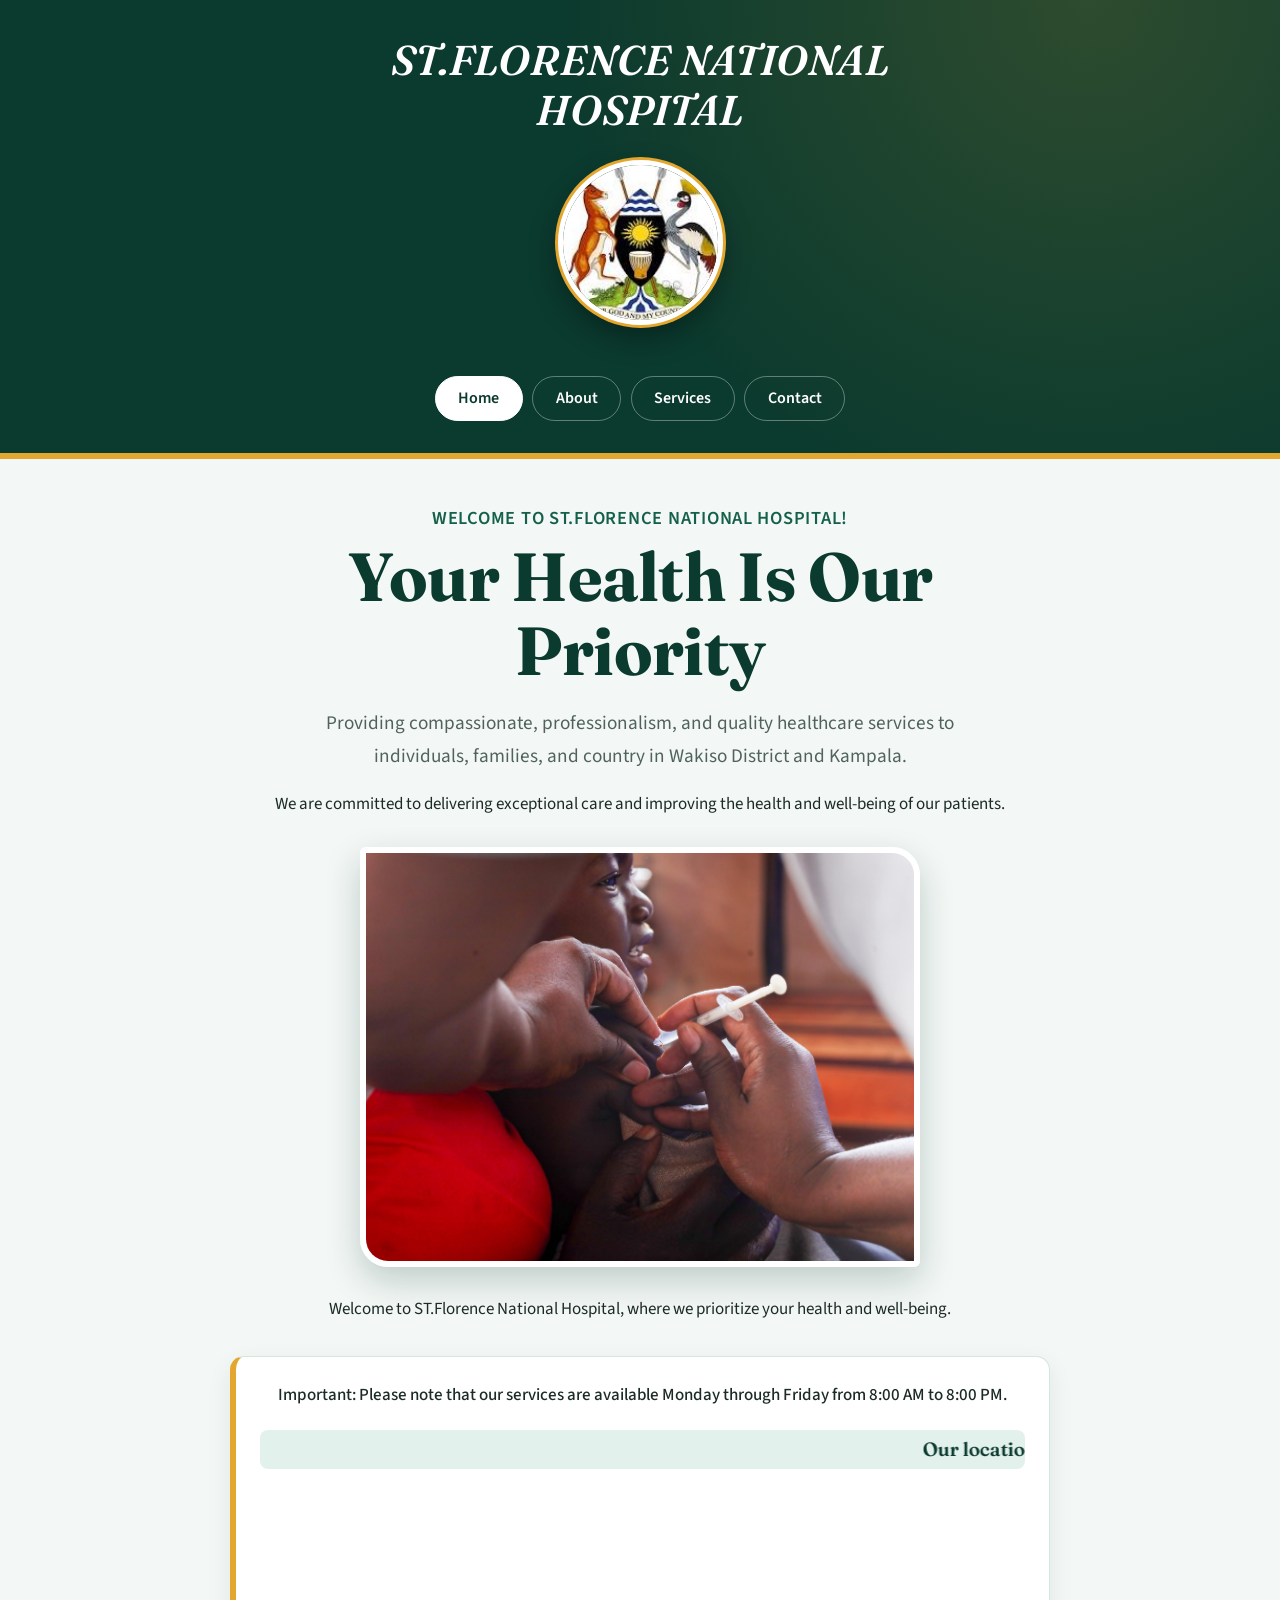
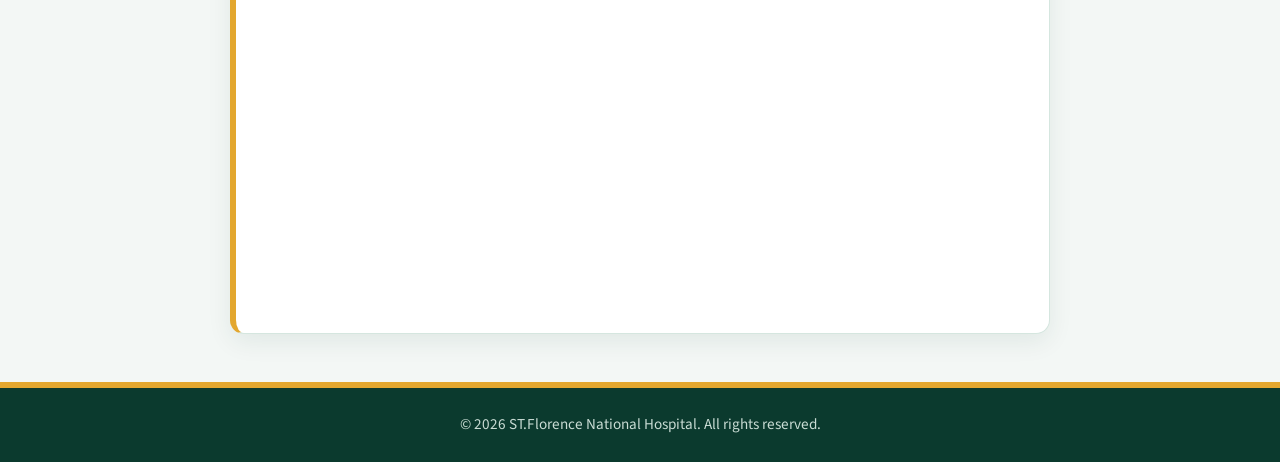
==== index.html @ 8e04dcdd "Add files via upload" ====
<!DOCTYPE html>
<html lang="en">

<head>
    <meta charset="UTF-8">
    <meta name="viewport" content="width=device-width, initial-scale=1.0">
    <link href="style.css" rel="stylesheet">
    <title>ST.Florence Hospital</title>
</head>

<body>
    <center>
        <i><h1>ST.FLORENCE NATIONAL HOSPITAL</h1></i>
        <img src="logo.jpg" alt="ST.Florence Hospital Logo" width="200" height="200"><br><br>
        <nav>

            <a href="index.html">Home</a>|
            <a href="about.html">About</a>|
            <a href="services.html">Services</a>|
            <a href="contact.html">Contact</a>

        </nav>
    </center>
    <h2>
        <hero title="Welcome">WELCOME TO ST.FLORENCE NATIONAL HOSPITAL!</hero>
    </h2>
    <h4 class="hero-title">Your Health Is Our<br>Priority</h4>
    <p class="hero-description">
        Providing compassionate, professionalism, and quality healthcare services to individuals, families, and country in Wakiso District and Kampala.
    </p>
    <p>We are committed to delivering exceptional care and improving the health and well-being of our patients.</p>
    <img src="vaccination.jpg" alt="a doctor vaccinating a patient" width="400" height="300">
    <p>Welcome to ST.Florence National Hospital, where we prioritize your health and well-being.
        <p>Important: Please note that our services are available Monday through Friday from 8:00 AM to 8:00 PM.
            <marquee behavior="scroll" direction="left">
                <h2>Our location on Google Maps:</h2>
            </marquee>
            <iframe src="https://www.google.com/maps/embed?pb=!1m18!1m12!1m3!1d127672.26186985167!2d32.50280802773484!3d0.3177138090886105!2m3!1f0!2f0!3f0!3m2!1i1024!2i768!4f13.1!3m3!1m2!1s0x177dbb6f51af6969%3A0xe32a106f368e718b!2sKampala%2C%20Uganda!5e0!3m2!1sen!2sug!4v1700000000000!5m2!1sen!2sug"
                width="600" height="450" style="border:0;" allowfullscreen="" loading="lazy" referrerpolicy="no-referrer-when-downgrade"><title>St. Florence National Hospital</title>
            </iframe>
            <p>&copy; 2026 ST.Florence National Hospital. All rights reserved.</p>
        </p>
    </p>

</body>

</html>
---- style.css ----
@import url("https://fonts.googleapis.com/css2?family=Fraunces:ital,opsz,wght@0,9..144,500;0,9..144,700;1,9..144,600&family=Source+Sans+3:wght@400;500;600&display=swap");
:root {
    --green-900: #0b3a2e;
    --green-700: #14604a;
    --green-100: #e3f1ec;
    --gold: #e3a72f;
    --ink: #1c2b27;
    --muted: #51625c;
    --page: #f3f7f5;
    --white: #ffffff;
    --serif: "Fraunces", Georgia, "Times New Roman", serif;
    --sans: "Source Sans 3", "Segoe UI", Roboto, Arial, sans-serif;
}

*,
*::before,
*::after {
    box-sizing: border-box;
}

body {
    margin: 0;
    font-family: var(--sans);
    font-size: 1.0625rem;
    line-height: 1.7;
    color: var(--ink);
    background: var(--page);
    -webkit-font-smoothing: antialiased;
}


/* ---------- Header (the <center> block) ---------- */

body>center {
    display: block;
    padding: 2.25rem 1rem 1.75rem;
    background: radial-gradient(circle at 85% 0%, rgba(227, 167, 47, 0.16), transparent 45%), var(--green-900);
    border-bottom: 6px solid var(--gold);
    color: var(--white);
}

body>center i {
    font-style: normal;
}

body>center h1 {
    margin: 0 auto 1.5rem;
    max-width: 22ch;
    font-family: var(--serif);
    font-style: italic;
    font-weight: 600;
    font-size: clamp(1.6rem, 5.5vw, 2.6rem);
    line-height: 1.2;
    letter-spacing: 0.01em;
    color: var(--white);
}

body>center img {
    width: clamp(110px, 26vw, 165px);
    height: clamp(110px, 26vw, 165px);
    object-fit: cover;
    border-radius: 50%;
    border: 5px solid var(--white);
    background: var(--white);
    box-shadow: 0 0 0 3px var(--gold), 0 12px 28px rgba(0, 0, 0, 0.35);
}


/* Navigation: the "|" separators are hidden, links become pills */

nav {
    font-size: 0;
    color: transparent;
    margin-top: 0.5rem;
}

nav a {
    display: inline-block;
    margin: 0.25rem 0.3rem;
    padding: 0.5rem 1.4rem;
    font-family: var(--sans);
    font-size: 1rem;
    font-weight: 600;
    color: var(--white);
    text-decoration: none;
    border: 1.5px solid rgba(255, 255, 255, 0.35);
    border-radius: 999px;
    transition: background 0.2s, color 0.2s, border-color 0.2s;
}

nav a:hover,
nav a:focus-visible {
    background: var(--gold);
    border-color: var(--gold);
    color: var(--green-900);
    outline: none;
}


/* Active page: Home on the index page, Contact on the page with a form */

body:not(:has(form)) nav a[href="index.html"],
body:has(form) nav a[href="contact.html"] {
    background: var(--white);
    border-color: var(--white);
    color: var(--green-900);
}


/* ---------- Page content column ---------- */

body> :not(center) {
    width: min(calc(100% - 2rem), 820px);
    margin-left: auto;
    margin-right: auto;
}

body>p {
    text-align: center;
    margin-top: 0;
    margin-bottom: 1.1rem;
}


/* Remove the empty paragraphs the browser creates from stray </p> tags */

p:empty {
    display: none;
}


/* ---------- Hero ---------- */

body>h2 {
    margin-top: 2.75rem;
    margin-bottom: 0.4rem;
    text-align: center;
    font-family: var(--sans);
    font-size: clamp(0.95rem, 2.6vw, 1.15rem);
    font-weight: 600;
    letter-spacing: 0.04em;
    color: var(--green-700);
}

body>h2 hero {
    display: block;
}

.hero-title {
    margin-top: 0;
    margin-bottom: 1.25rem;
    text-align: center;
    font-family: var(--serif);
    font-weight: 700;
    font-size: clamp(2.4rem, 8vw, 4.25rem);
    line-height: 1.08;
    letter-spacing: -0.01em;
    color: var(--green-900);
    animation: rise 0.7s ease-out both;
}

body>p.hero-description {
    width: min(calc(100% - 2rem), 660px);
    font-size: 1.2rem;
    color: var(--muted);
}


/* ---------- Photo ---------- */

body>img {
    display: block;
    width: min(calc(100% - 2rem), 560px);
    height: auto;
    aspect-ratio: 4 / 3;
    object-fit: cover;
    margin-top: 1.75rem;
    margin-bottom: 1.75rem;
    border-radius: 6px 28px 6px 28px;
    border: 6px solid var(--white);
    box-shadow: 0 14px 34px rgba(11, 58, 46, 0.22);
}


/* ---------- Opening hours + map card ---------- */

body>p:has(marquee) {
    margin-top: 2rem;
    padding: 1.5rem 1.5rem 1.25rem;
    background: var(--white);
    border: 1px solid #d5e6df;
    border-left: 6px solid var(--gold);
    border-radius: 14px;
    font-weight: 500;
    box-shadow: 0 8px 24px rgba(11, 58, 46, 0.08);
}

marquee {
    display: block;
    margin: 1.25rem 0 1rem;
    padding: 0.2rem 0;
    background: var(--green-100);
    border-radius: 8px;
}

marquee h2 {
    margin: 0;
    font-family: var(--serif);
    font-size: 1.2rem;
    font-weight: 600;
    color: var(--green-900);
}

iframe {
    display: block;
    width: 100%;
    max-width: 100%;
    height: clamp(280px, 52vw, 420px);
    margin: 0 auto 0.5rem;
    border-radius: 10px;
}


/* ---------- Contact page ---------- */


/* Page heading (only the page that has a form) */

body>h2:has(~form) {
    margin-top: 2.75rem;
    margin-bottom: 1.5rem;
    font-family: var(--serif);
    font-size: clamp(1.6rem, 5vw, 2.4rem);
    font-weight: 700;
    line-height: 1.2;
    letter-spacing: 0;
    color: var(--green-900);
}


/* Phone, email and address rows */

body>p:has(+form),
body>p:has(+p+form),
body>p:has(+p+p+form) {
    width: min(calc(100% - 2rem), 620px);
    margin-bottom: 0.6rem;
    padding: 0.85rem 1.2rem;
    text-align: left;
    font-weight: 500;
    background: var(--white);
    border: 1px solid #d5e6df;
    border-left: 6px solid var(--green-700);
    border-radius: 10px;
    overflow-wrap: anywhere;
}


/* Appointment form */

body>form {
    width: min(calc(100% - 2rem), 620px);
    margin-top: 1.75rem;
    margin-bottom: 2rem;
    padding: 1.75rem;
    background: var(--white);
    border: 1px solid #d5e6df;
    border-left: 6px solid var(--gold);
    border-radius: 14px;
    box-shadow: 0 8px 24px rgba(11, 58, 46, 0.08);
}


/* The <br> tags in the form are replaced by spacing */

form br {
    display: none;
}

form textarea,
form input,
form select {
    display: block;
    width: 100%;
    margin-bottom: 1rem;
    padding: 0.8rem 1rem;
    font: inherit;
    color: var(--ink);
    background: var(--white);
    border: 1.5px solid #bcd3ca;
    border-radius: 8px;
    transition: border-color 0.2s, box-shadow 0.2s;
}

form textarea {
    min-height: 140px;
    resize: vertical;
}

form ::placeholder {
    color: #7c8d87;
}

form textarea:focus,
form input:focus,
form select:focus {
    outline: none;
    border-color: var(--green-700);
    box-shadow: 0 0 0 4px rgba(20, 96, 74, 0.18);
}

form label {
    display: block;
    margin-bottom: 0.4rem;
    font-weight: 600;
    color: var(--green-900);
}

form button {
    display: block;
    width: 100%;
    margin-top: 0.5rem;
    padding: 0.95rem 1.5rem;
    font: inherit;
    font-weight: 600;
    color: var(--white);
    background: var(--green-900);
    border: 0;
    border-radius: 8px;
    cursor: pointer;
    transition: background 0.2s, color 0.2s;
}

form button:hover {
    background: var(--gold);
    color: var(--green-900);
}

form button:focus-visible {
    outline: 3px solid var(--gold);
    outline-offset: 3px;
}


/* ---------- Footer (the copyright line; also styles a real <footer>) ---------- */

footer,
body>p:has(+p:empty),
body>p:has(>small:only-child) {
    width: 100%;
    max-width: none;
    margin-top: 3rem;
    margin-bottom: 0;
    padding: 1.5rem 1rem;
    background: var(--green-900);
    border-top: 6px solid var(--gold);
    color: #c9dcd4;
    font-size: 0.95rem;
    text-align: center;
}


/* ---------- Motion + small screens ---------- */

@keyframes rise {
    from {
        opacity: 0;
        transform: translateY(14px);
    }
    to {
        opacity: 1;
        transform: none;
    }
}

@media (prefers-reduced-motion: reduce) {
    .hero-title {
        animation: none;
    }
    nav a {
        transition: none;
    }
}

@media (max-width: 480px) {
    body {
        font-size: 1rem;
    }
    nav a {
        padding: 0.45rem 1rem;
        margin: 0.2rem;
    }
    body>p:has(marquee) {
        padding: 1.1rem 1rem;
    }
}

.services {
    padding: 40px 20px;
    max-width: 1100px;
    margin: 0 auto;
    text-align: center;
}

.services h2 {
    color: #1b7a3d;
    /* change to your theme's green */
    margin-bottom: 8px;
}

.services-intro {
    color: #555;
    margin-bottom: 30px;
}

.services-grid {
    display: grid;
    grid-template-columns: repeat(auto-fit, minmax(240px, 1fr));
    gap: 20px;
}

.service-card {
    background: #fff;
    border-top: 4px solid #d4a017;
    /* change to your theme's gold */
    border-radius: 8px;
    padding: 24px 20px;
    box-shadow: 0 2px 8px rgba(0, 0, 0, 0.1);
    text-align: left;
    transition: transform 0.2s, box-shadow 0.2s;
}

.service-card:hover {
    transform: translateY(-4px);
    box-shadow: 0 6px 16px rgba(0, 0, 0, 0.15);
}

.service-card h3 {
    color: #1b7a3d;
    margin-top: 0;
}
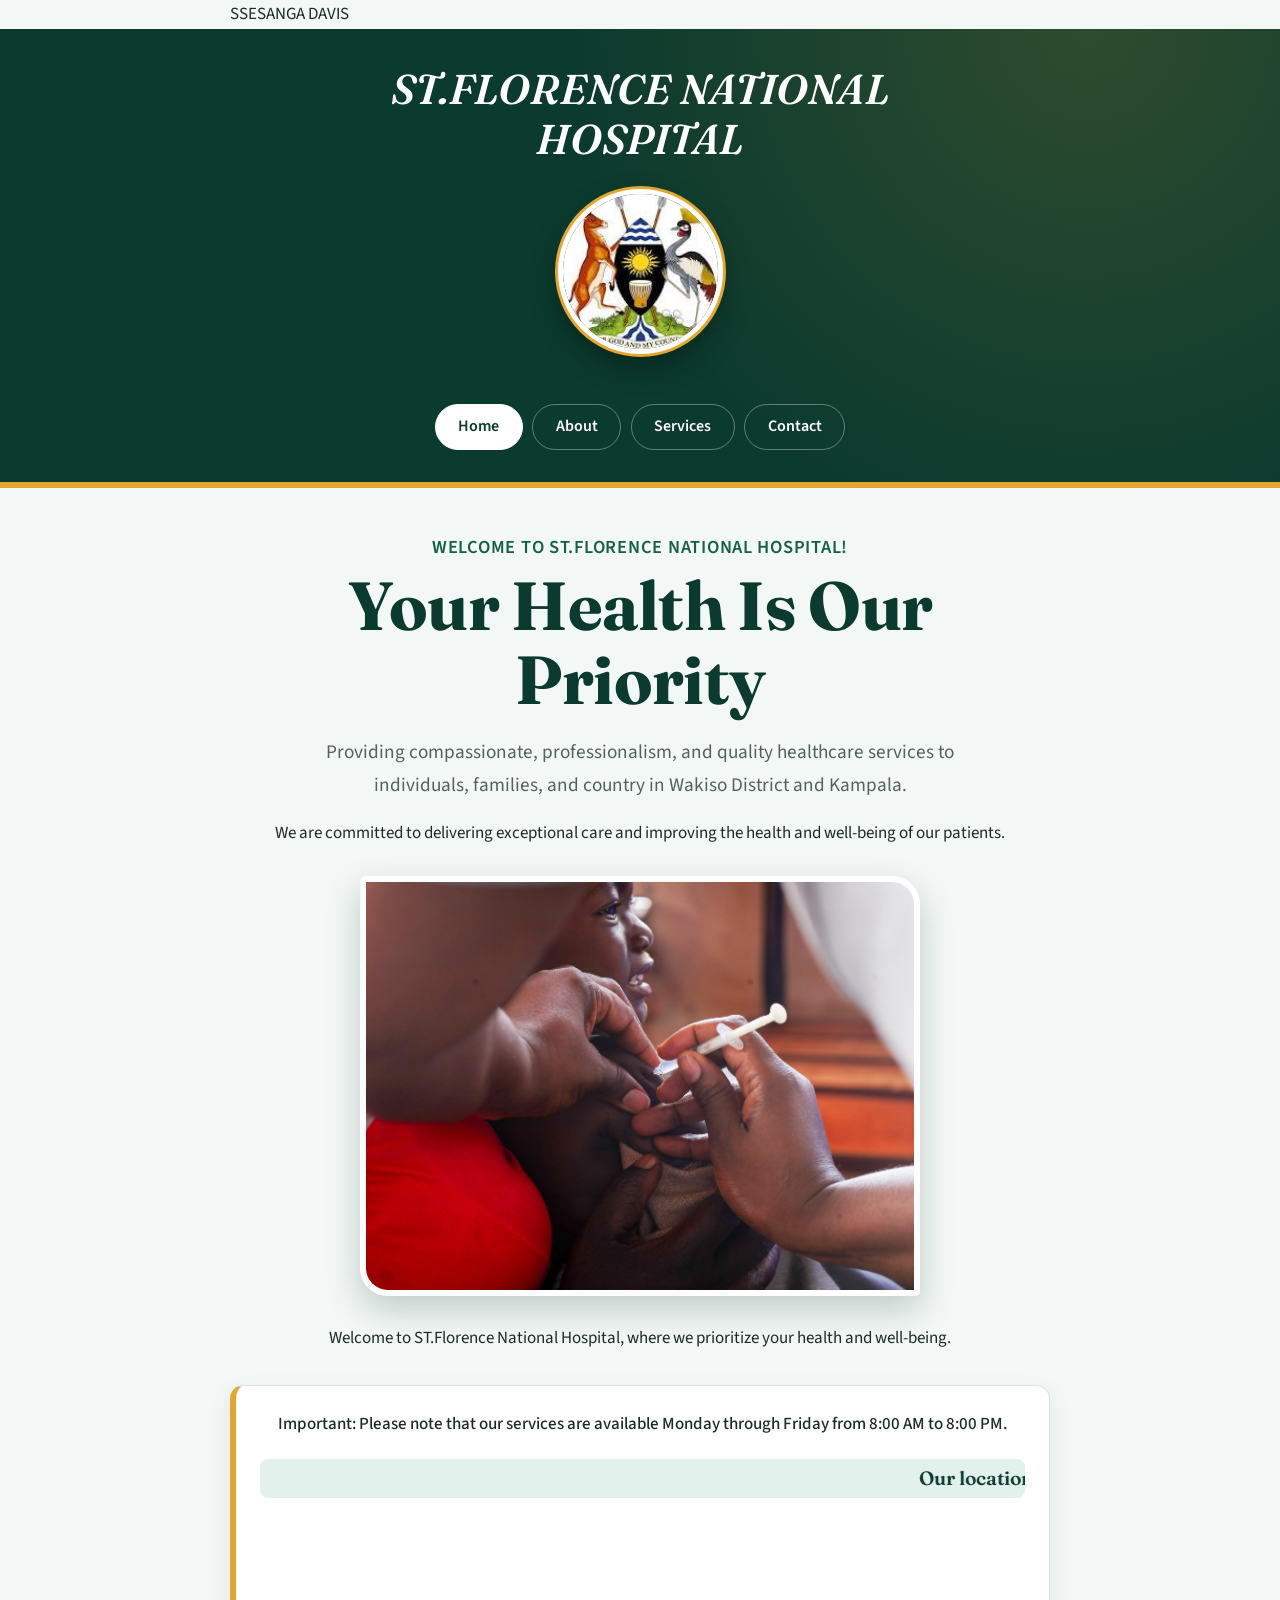
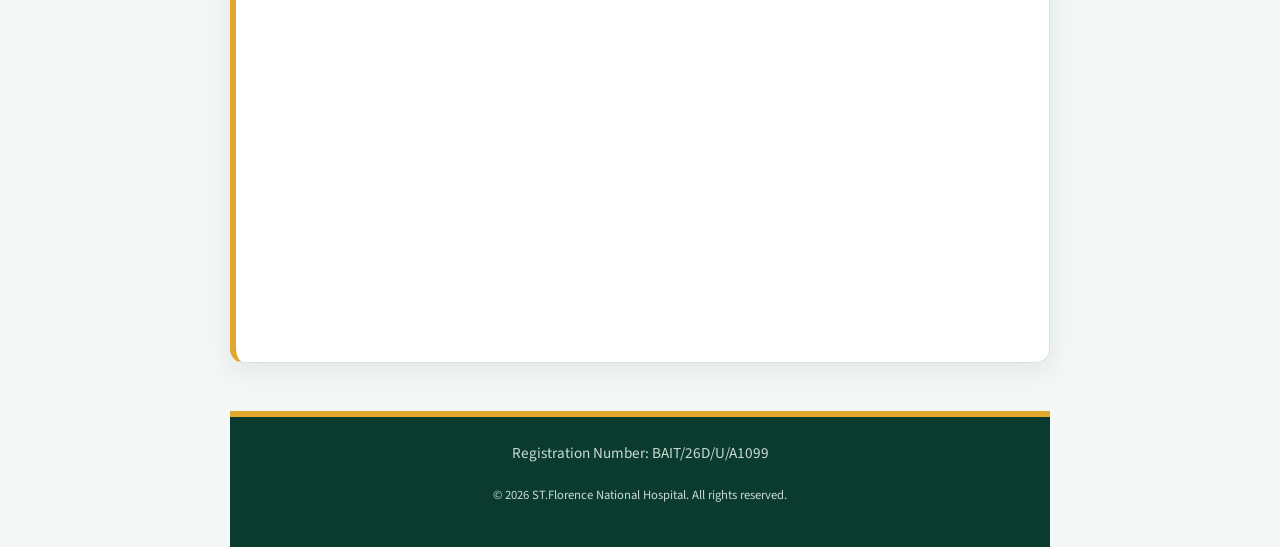
==== commit d1d68803: "Add student name and registration details to index.html Added student registration information and f" ====
--- a/index.html
+++ b/index.html
@@ -9,6 +9,7 @@
 </head>
 
 <body>
+    <div class="student-name">SSESANGA DAVIS</div>
     <center>
         <i><h1>ST.FLORENCE NATIONAL HOSPITAL</h1></i>
         <img src="logo.jpg" alt="ST.Florence Hospital Logo" width="200" height="200"><br><br>
@@ -38,10 +39,17 @@
             <iframe src="https://www.google.com/maps/embed?pb=!1m18!1m12!1m3!1d127672.26186985167!2d32.50280802773484!3d0.3177138090886105!2m3!1f0!2f0!3f0!3m2!1i1024!2i768!4f13.1!3m3!1m2!1s0x177dbb6f51af6969%3A0xe32a106f368e718b!2sKampala%2C%20Uganda!5e0!3m2!1sen!2sug!4v1700000000000!5m2!1sen!2sug"
                 width="600" height="450" style="border:0;" allowfullscreen="" loading="lazy" referrerpolicy="no-referrer-when-downgrade"><title>St. Florence National Hospital</title>
             </iframe>
-            <p>&copy; 2026 ST.Florence National Hospital. All rights reserved.</p>
+            <footer>
+    <div class="student-registration">
+        Registration Number: BAIT/26D/U/A1099
+    </div>
+    <p><small>&copy; 2026 ST.Florence National Hospital.
+    All rights reserved.</small></p>
+</footer>
         </p>
     </p>
 
 </body>
 
-</html>+
+</html>
